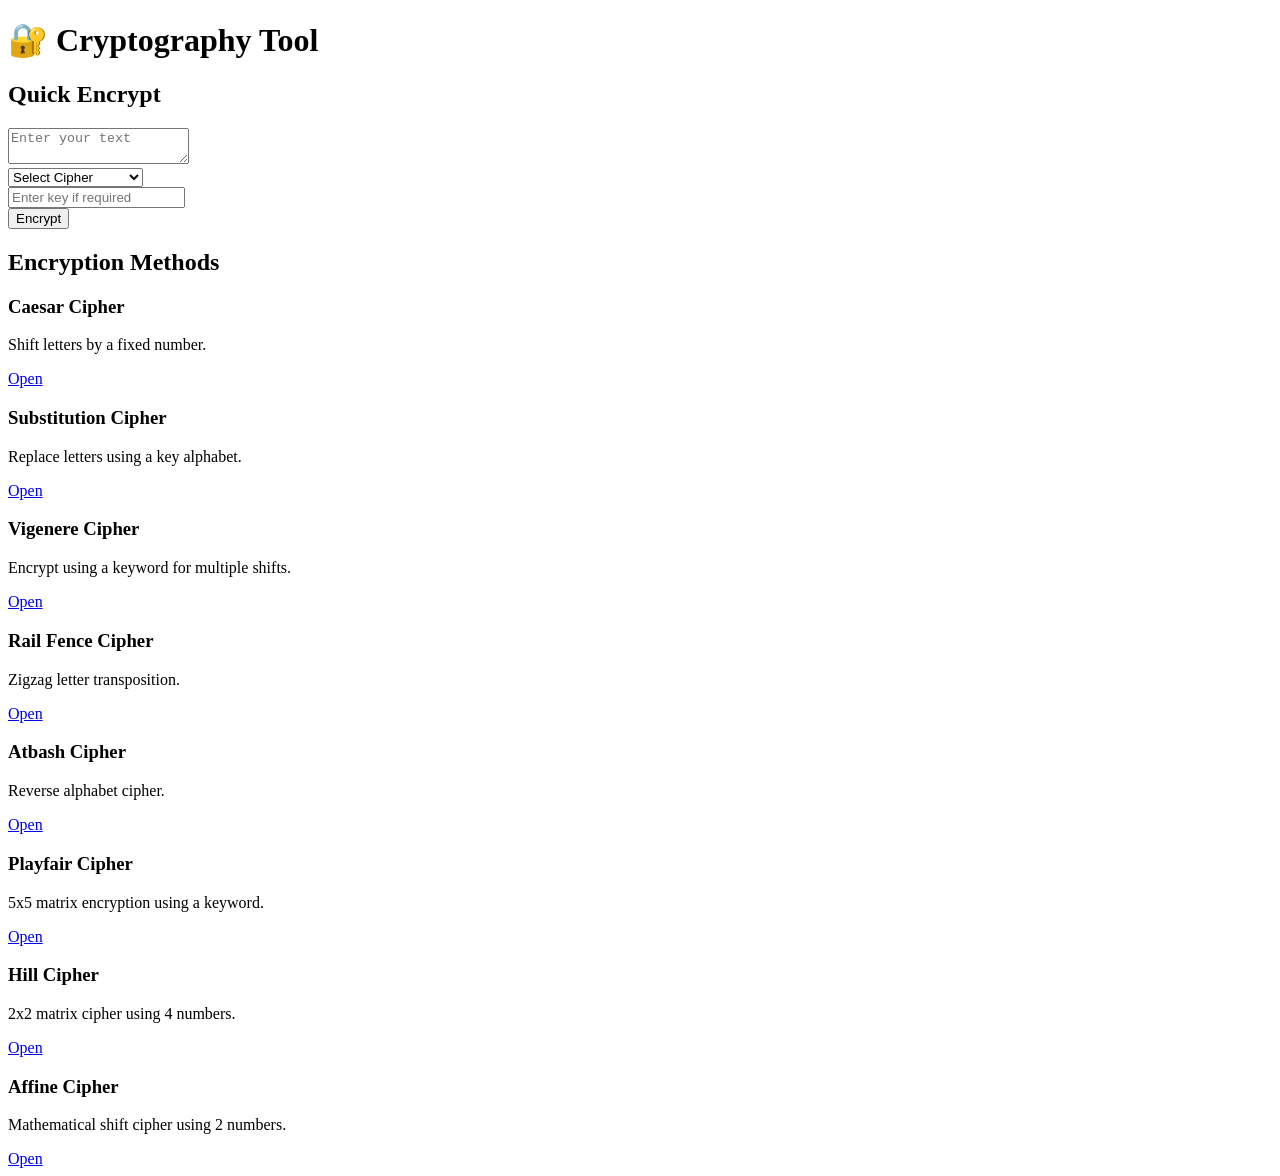
==== index.html @ 52916827 "Add files via upload" ====
<!DOCTYPE html>
<html>
<head>
<meta charset="UTF-8">
<title>Cryptography Tool</title>
<link rel="stylesheet" href="css/style.css">
</head>
<body>

<h1>🔐 Cryptography Tool</h1>

<div class="card">
    <h2>Quick Encrypt</h2>
    <textarea id="text" placeholder="Enter your text"></textarea><br>
    <select id="method">
        <option value="">Select Cipher</option>
        <option value="caesar">Caesar Cipher</option>
        <option value="substitution">Substitution Cipher</option>
        <option value="vigenere">Vigenere Cipher</option>
        <option value="railfence">Rail Fence Cipher</option>
        <option value="atbash">Atbash Cipher</option>
        <option value="playfair">Playfair Cipher</option>
        <option value="hill">Hill Cipher</option>
        <option value="affine">Affine Cipher</option>
    </select><br>
    <input type="text" id="key" placeholder="Enter key if required"><br>
    <button onclick="quickEncrypt()">Encrypt</button>
    <p id="error"></p>
    <div id="result"></div>
</div>

<h2>Encryption Methods</h2>

<div class="card">
    <h3>Caesar Cipher</h3>
    <p>Shift letters by a fixed number.</p>
    <a href="caesar.html">Open</a>
</div>

<div class="card">
    <h3>Substitution Cipher</h3>
    <p>Replace letters using a key alphabet.</p>
    <a href="substitution.html">Open</a>
</div>

<div class="card">
    <h3>Vigenere Cipher</h3>
    <p>Encrypt using a keyword for multiple shifts.</p>
    <a href="vigenere.html">Open</a>
</div>

<div class="card">
    <h3>Rail Fence Cipher</h3>
    <p>Zigzag letter transposition.</p>
    <a href="railfence.html">Open</a>
</div>

<div class="card">
    <h3>Atbash Cipher</h3>
    <p>Reverse alphabet cipher.</p>
    <a href="atbash.html">Open</a>
</div>

<div class="card">
    <h3>Playfair Cipher</h3>
    <p>5x5 matrix encryption using a keyword.</p>
    <a href="playfair.html">Open</a>
</div>

<div class="card">
    <h3>Hill Cipher</h3>
    <p>2x2 matrix cipher using 4 numbers.</p>
    <a href="hill.html">Open</a>
</div>

<div class="card">
    <h3>Affine Cipher</h3>
    <p>Mathematical shift cipher using 2 numbers.</p>
    <a href="affine.html">Open</a>
</div>

<script src="js/crypto.js"></script>
<script>
function quickEncrypt(){
    let text=document.getElementById("text").value;
    let method=document.getElementById("method").value;
    let key=document.getElementById("key").value;
    let result="";
    document.getElementById("error").innerText="";
    try{
        if(method==="caesar") result=caesar(text,parseInt(key));
        else if(method==="vigenere") result=vigenere(text,key);
        else if(method==="substitution") result=substitution(text,key);
        else if(method==="railfence") result=railFence(text,parseInt(key));
        else if(method==="atbash") result=atbash(text);
        else if(method==="playfair") result=playfair(text,key);
        else if(method==="hill") result=hill(text,key);
        else if(method==="affine") result=affine(text,key);
        else {document.getElementById("error").innerText="Please select a cipher."; return;}
    }catch(e){document.getElementById("error").innerText="Error! Check your key or input."; return;}
    document.getElementById("result").innerText=result;
}
</script>

</body>
</html>
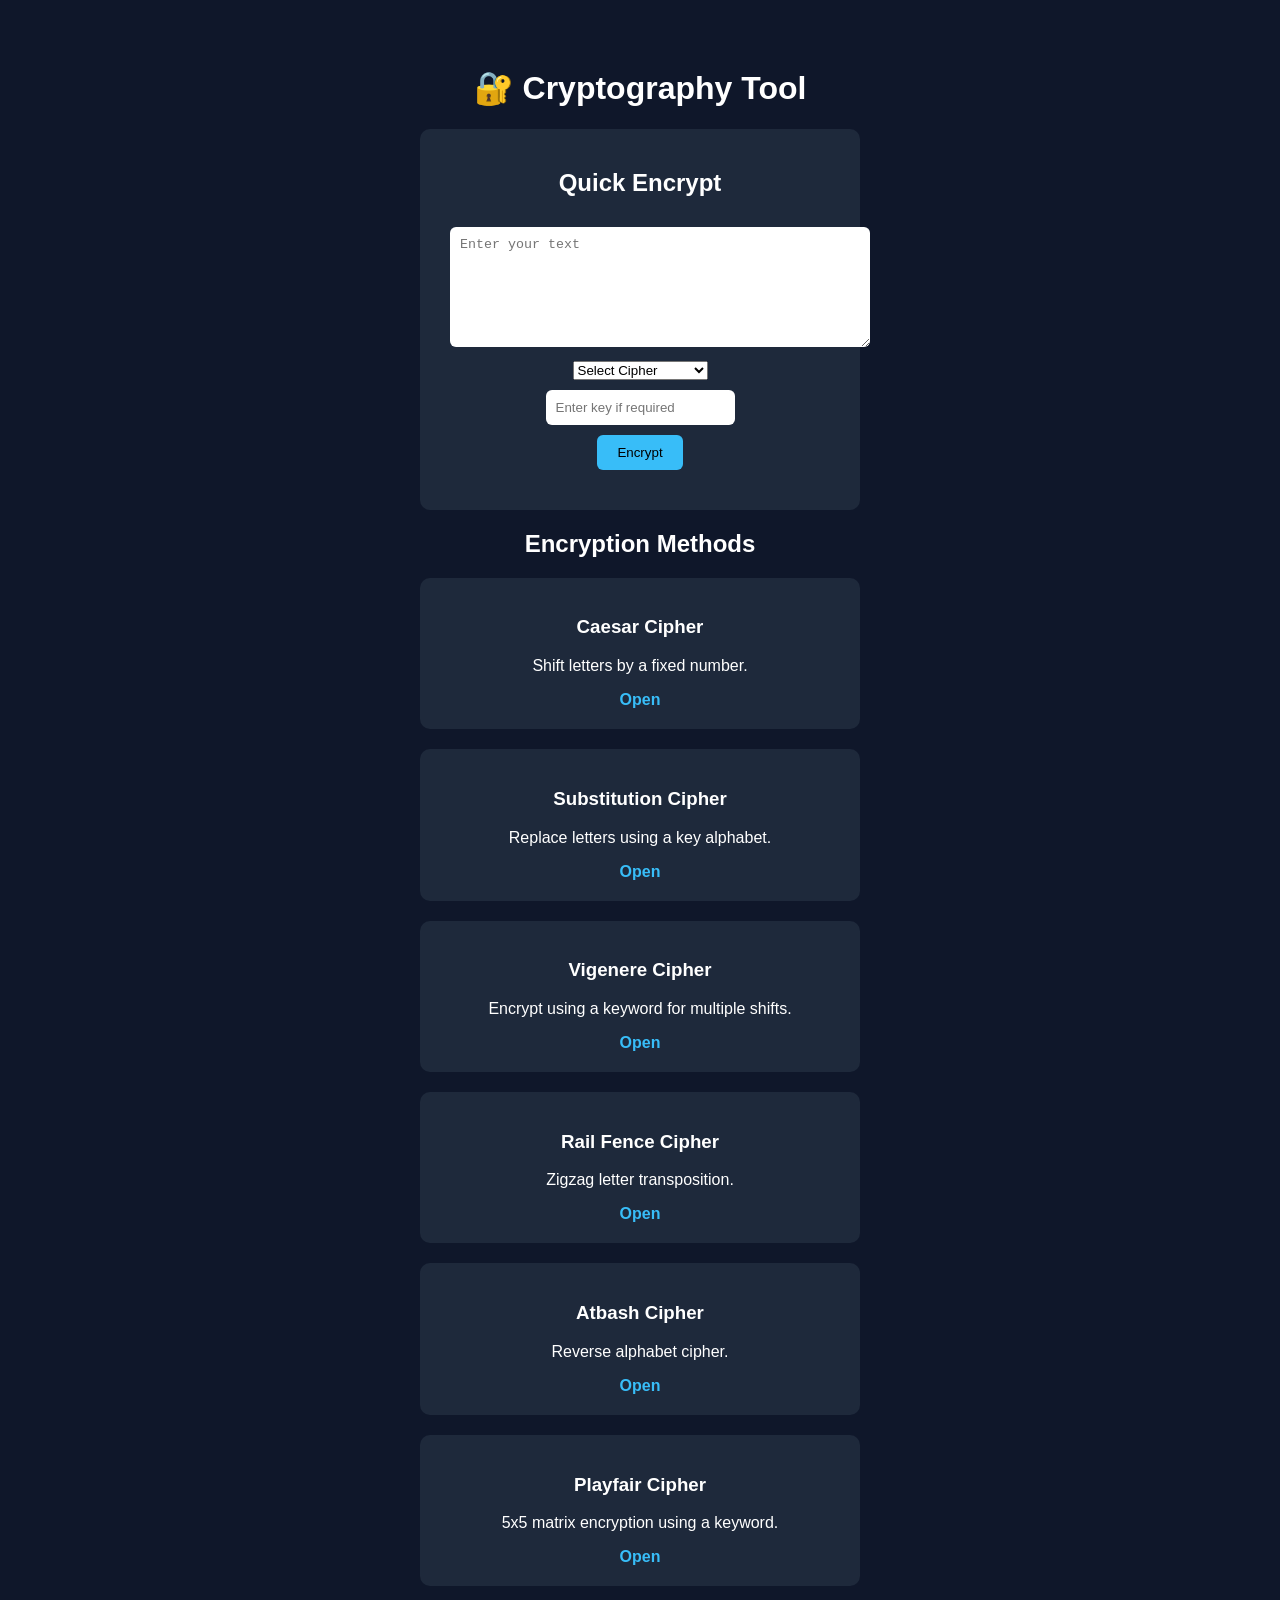
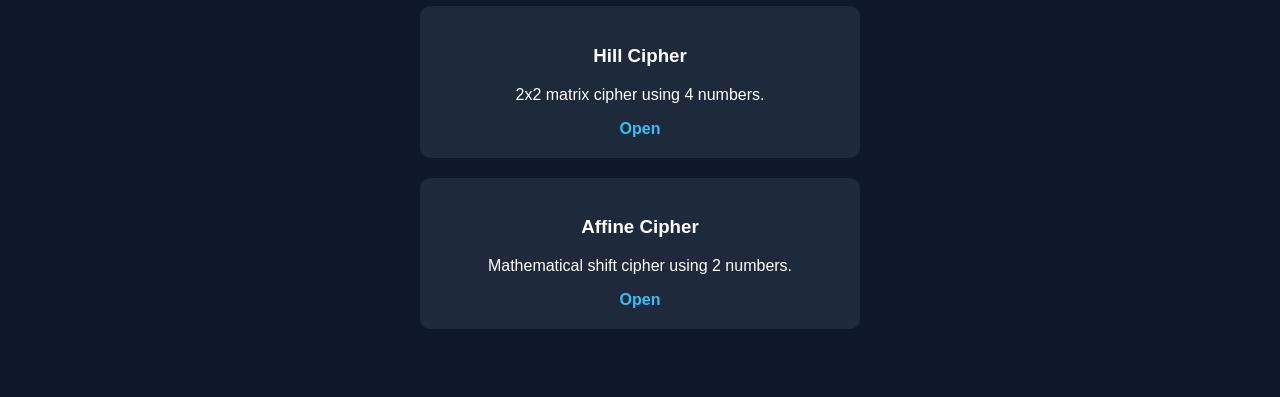
==== commit af4afec4: "Add files via upload" ====
--- a/index.html
+++ b/index.html
@@ -3,7 +3,7 @@
 <head>
 <meta charset="UTF-8">
 <title>Cryptography Tool</title>
-<link rel="stylesheet" href="css/style.css">
+<link rel="stylesheet" href="style.css">
 </head>
 <body>
 
@@ -79,7 +79,7 @@
     <a href="affine.html">Open</a>
 </div>
 
-<script src="js/crypto.js"></script>
+<script src="crypto.js"></script>
 <script>
 function quickEncrypt(){
     let text=document.getElementById("text").value;
--- a/style.css
+++ b/style.css
@@ -0,0 +1,60 @@
+body{
+    font-family: Arial;
+    background: #0f172a;
+    color: white;
+    text-align: center;
+    padding: 40px;
+}
+
+.card{
+    background: #1e293b;
+    padding: 20px;
+    margin: 20px auto;
+    width: 400px;
+    border-radius: 10px;
+}
+
+a{
+    color: #38bdf8;
+    text-decoration: none;
+    font-weight: bold;
+}
+
+textarea{
+    width: 400px;
+    height: 100px;
+    margin: 10px;
+    border-radius: 6px;
+    border: none;
+    padding: 10px;
+}
+
+input{
+    padding: 10px;
+    margin: 10px;
+    border-radius: 6px;
+    border: none;
+}
+
+button{
+    padding: 10px 20px;
+    background: #38bdf8;
+    border: none;
+    cursor: pointer;
+    border-radius: 6px;
+}
+
+button:hover{
+    background: #0ea5e9;
+}
+
+#result{
+    margin-top: 20px;
+    font-size: 20px;
+    color: #22c55e;
+}
+
+#error{
+    color: red;
+    margin-top: 10px;
+}
